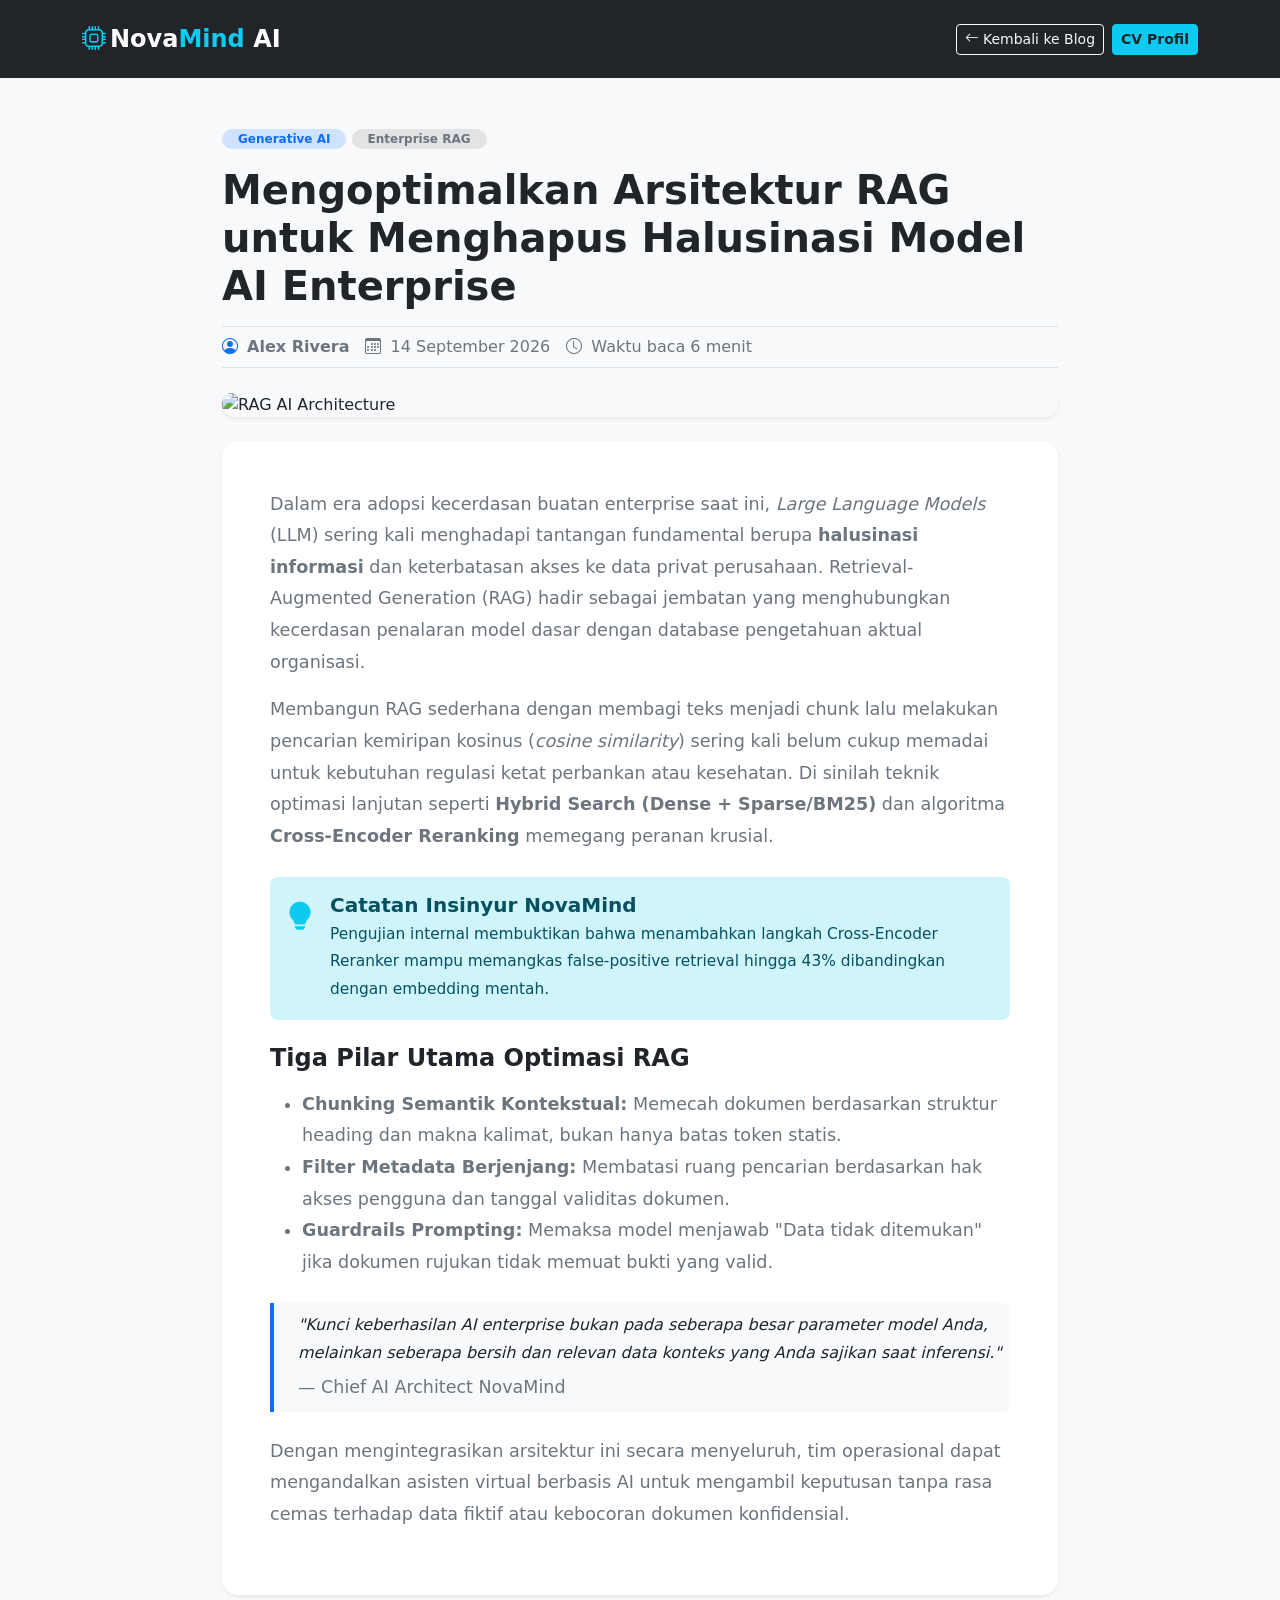
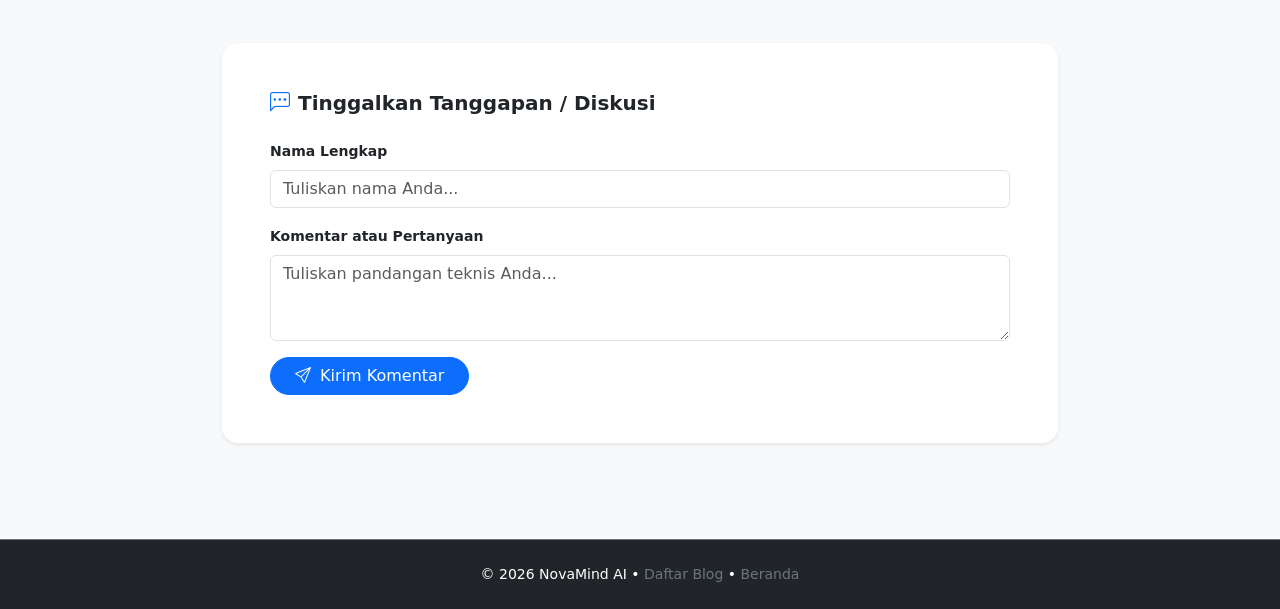
==== blog-detail.html @ a01d80a7 "NEW" ====
<!DOCTYPE html>
<html lang="id">
  <head>
    <meta charset="UTF-8" />
    <meta name="viewport" content="width=device-width, initial-scale=1.0" />
    <title>Mengoptimalkan Arsitektur RAG — NovaMind Blog</title>
    <link rel="icon" href="assets/img/logo.png" type="image/png" />

    <!-- Bootstrap 5.3 CSS -->
    <link
      href="https://cdn.jsdelivr.net/npm/bootstrap@5.3.8/dist/css/bootstrap.min.css"
      rel="stylesheet"
    />
    <!-- Bootstrap Icons -->
    <link
      rel="stylesheet"
      href="https://cdn.jsdelivr.net/npm/bootstrap-icons@1.13.1/font/bootstrap-icons.min.css"
    />
  </head>
  <body class="bg-light">
    <!-- NAVBAR -->
    <nav class="navbar navbar-expand-lg navbar-dark bg-dark sticky-top py-3">
      <div class="container">
        <a class="navbar-brand fw-bold fs-4" href="index.html">
          <i class="bi bi-cpu text-info me-1"></i>Nova<span class="text-info">Mind</span> AI
        </a>
        <div class="ms-auto d-flex gap-2">
          <a href="blog.html" class="btn btn-outline-light btn-sm"><i class="bi bi-arrow-left me-1"></i>Kembali ke Blog</a>
          <a href="cv.html" class="btn btn-info btn-sm text-dark fw-semibold">CV Profil</a>
        </div>
      </div>
    </nav>

    <!-- ARTIKEL CONTAINER -->
    <main class="py-5">
      <div class="container" style="max-width: 860px;">
        <!-- Header Artikel -->
        <header class="mb-4">
          <div class="mb-2">
            <span class="badge bg-primary-subtle text-primary px-3 py-1 rounded-pill">Generative AI</span>
            <span class="badge bg-secondary-subtle text-secondary px-3 py-1 rounded-pill">Enterprise RAG</span>
          </div>
          <h1 class="display-6 fw-bold text-dark my-3">
            Mengoptimalkan Arsitektur RAG untuk Menghapus Halusinasi Model AI Enterprise
          </h1>

          <div class="d-flex flex-wrap align-items-center gap-3 text-secondary py-2 border-top border-bottom">
            <div><i class="bi bi-person-circle text-primary me-1"></i> <strong>Alex Rivera</strong></div>
            <div><i class="bi bi-calendar3 me-1"></i> 14 September 2026</div>
            <div><i class="bi bi-clock me-1"></i> Waktu baca 6 menit</div>
          </div>
        </header>

        <!-- Cover Image -->
        <div class="mb-4 rounded-4 overflow-hidden shadow-sm">
          <img
            src="https://images.unsplash.com/photo-1677442136019-21780efad99a?w=1200&auto=format&fit=crop&q=80"
            class="img-fluid w-100"
            alt="RAG AI Architecture"
          />
        </div>

        <!-- Body Artikel -->
        <article class="bg-white p-4 p-md-5 rounded-4 shadow-sm text-secondary" style="font-size: 1.1rem; line-height: 1.8;">
          <p>
            Dalam era adopsi kecerdasan buatan enterprise saat ini, <em>Large Language Models</em> (LLM) sering kali menghadapi tantangan fundamental berupa <strong>halusinasi informasi</strong> dan keterbatasan akses ke data privat perusahaan. Retrieval-Augmented Generation (RAG) hadir sebagai jembatan yang menghubungkan kecerdasan penalaran model dasar dengan database pengetahuan aktual organisasi.
          </p>

          <p>
            Membangun RAG sederhana dengan membagi teks menjadi chunk lalu melakukan pencarian kemiripan kosinus (<em>cosine similarity</em>) sering kali belum cukup memadai untuk kebutuhan regulasi ketat perbankan atau kesehatan. Di sinilah teknik optimasi lanjutan seperti <strong>Hybrid Search (Dense + Sparse/BM25)</strong> dan algoritma <strong>Cross-Encoder Reranking</strong> memegang peranan krusial.
          </p>

          <!-- Alert Info Box -->
          <div class="alert alert-info border-0 rounded-3 my-4 d-flex align-items-start gap-3">
            <i class="bi bi-lightbulb-fill fs-3 text-info"></i>
            <div>
              <h5 class="alert-heading fw-bold mb-1">Catatan Insinyur NovaMind</h5>
              <p class="mb-0 small">
                Pengujian internal membuktikan bahwa menambahkan langkah Cross-Encoder Reranker mampu memangkas false-positive retrieval hingga 43% dibandingkan dengan embedding mentah.
              </p>
            </div>
          </div>

          <h3 class="h4 fw-bold text-dark mt-4 mb-3">Tiga Pilar Utama Optimasi RAG</h3>
          <ul class="mb-4">
            <li><strong>Chunking Semantik Kontekstual:</strong> Memecah dokumen berdasarkan struktur heading dan makna kalimat, bukan hanya batas token statis.</li>
            <li><strong>Filter Metadata Berjenjang:</strong> Membatasi ruang pencarian berdasarkan hak akses pengguna dan tanggal validitas dokumen.</li>
            <li><strong>Guardrails Prompting:</strong> Memaksa model menjawab "Data tidak ditemukan" jika dokumen rujukan tidak memuat bukti yang valid.</li>
          </ul>

          <!-- Blockquote -->
          <blockquote class="blockquote border-start border-4 border-primary ps-4 py-2 my-4 bg-light rounded-end">
            <p class="fs-6 fst-italic text-dark mb-1">
              "Kunci keberhasilan AI enterprise bukan pada seberapa besar parameter model Anda, melainkan seberapa bersih dan relevan data konteks yang Anda sajikan saat inferensi."
            </p>
            <footer class="blockquote-footer mt-1 small">Chief AI Architect NovaMind</footer>
          </blockquote>

          <p>
            Dengan mengintegrasikan arsitektur ini secara menyeluruh, tim operasional dapat mengandalkan asisten virtual berbasis AI untuk mengambil keputusan tanpa rasa cemas terhadap data fiktif atau kebocoran dokumen konfidensial.
          </p>
        </article>

        <!-- Area Komentar Sederhana -->
        <section class="mt-5 bg-white p-4 p-md-5 rounded-4 shadow-sm">
          <h3 class="h5 fw-bold text-dark mb-4">
            <i class="bi bi-chat-left-dots text-primary me-2"></i>Tinggalkan Tanggapan / Diskusi
          </h3>
          <form action="#" method="get">
            <div class="mb-3">
              <label for="commentName" class="form-label small fw-semibold">Nama Lengkap</label>
              <input type="text" class="form-control" id="commentName" placeholder="Tuliskan nama Anda..." required />
            </div>
            <div class="mb-3">
              <label for="commentMessage" class="form-label small fw-semibold">Komentar atau Pertanyaan</label>
              <textarea class="form-control" id="commentMessage" rows="3" placeholder="Tuliskan pandangan teknis Anda..." required></textarea>
            </div>
            <button type="submit" class="btn btn-primary px-4 rounded-pill">
              <i class="bi bi-send me-1"></i> Kirim Komentar
            </button>
          </form>
        </section>
      </div>
    </main>

    <!-- FOOTER -->
    <footer class="bg-dark text-white py-4 mt-5 border-top border-secondary text-center small text-secondary">
      <div class="container">
        © 2026 NovaMind AI &bull; <a href="blog.html" class="text-secondary text-decoration-none">Daftar Blog</a> &bull; <a href="index.html" class="text-secondary text-decoration-none">Beranda</a>
      </div>
    </footer>

    <!-- Bootstrap 5 JS -->
    <script src="https://cdn.jsdelivr.net/npm/bootstrap@5.3.8/dist/js/bootstrap.bundle.min.js"></script>
  </body>
</html>
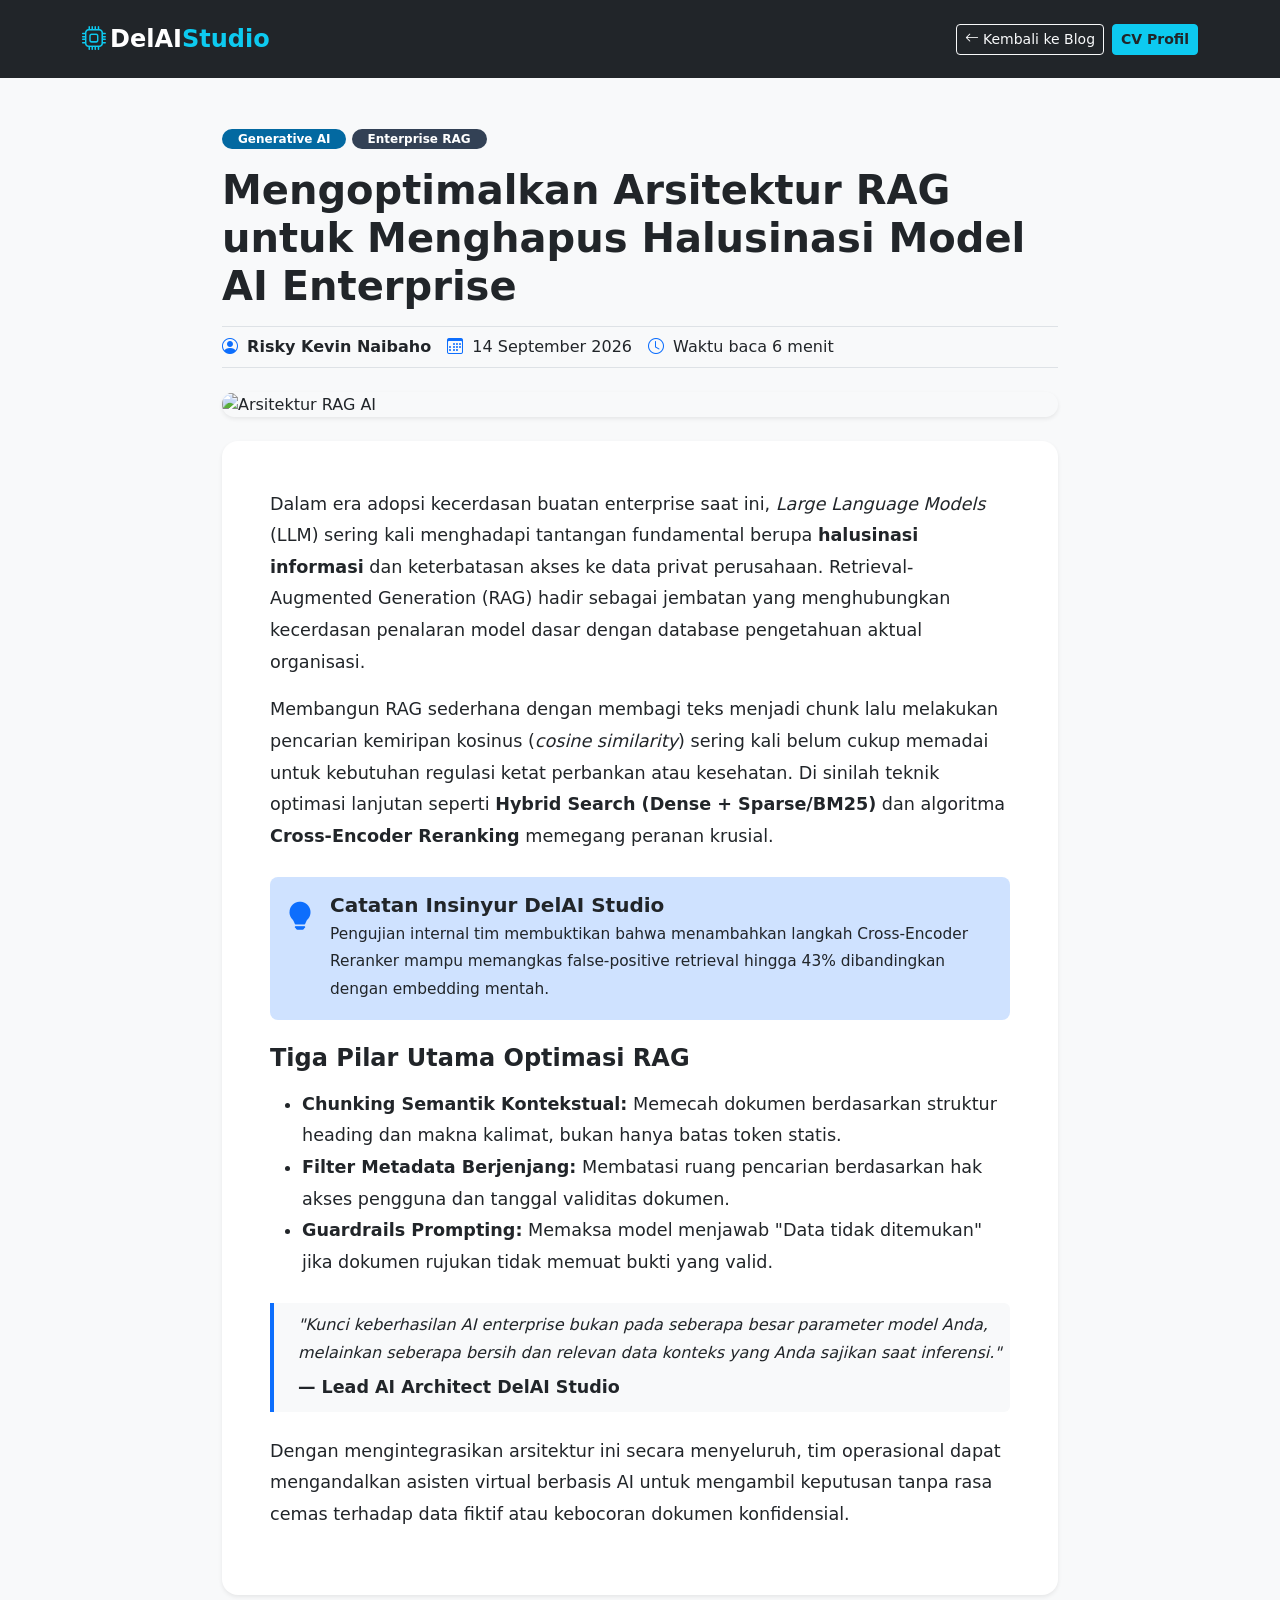
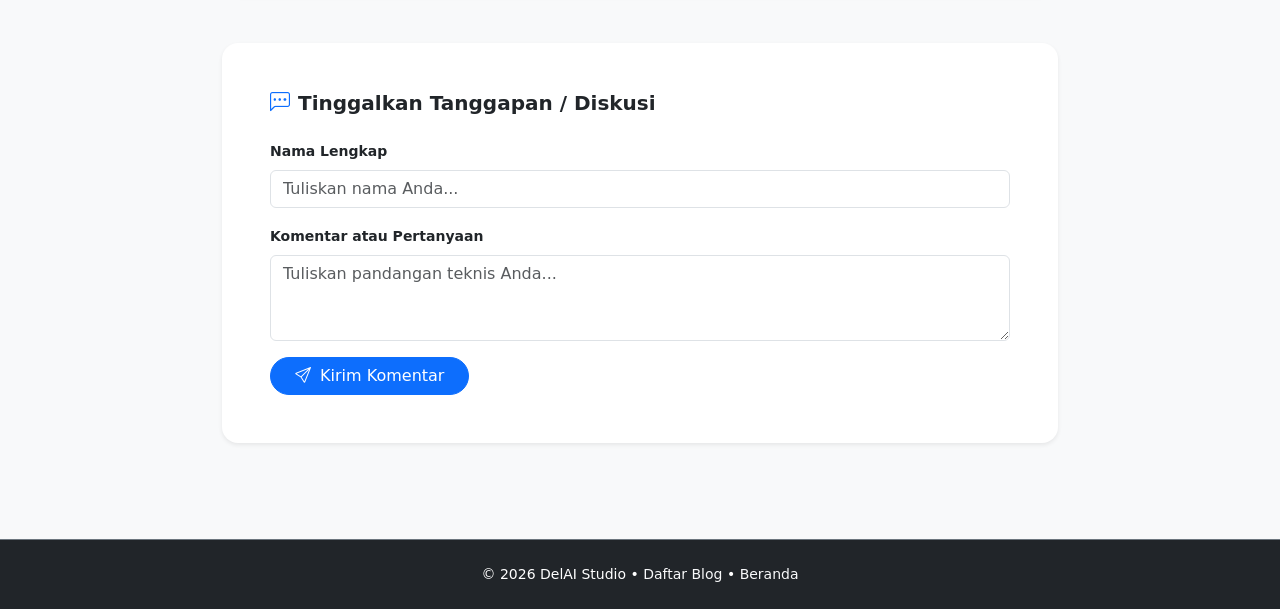
==== commit 76fecf1a: "NEW" ====
--- a/blog-detail.html
+++ b/blog-detail.html
@@ -3,7 +3,8 @@
   <head>
     <meta charset="UTF-8" />
     <meta name="viewport" content="width=device-width, initial-scale=1.0" />
-    <title>Mengoptimalkan Arsitektur RAG — NovaMind Blog</title>
+    <meta name="description" content="Detail riset optimasi arsitektur RAG enterprise — DelAI Studio." />
+    <title>Mengoptimalkan Arsitektur RAG — DelAI Studio Blog</title>
     <link rel="icon" href="assets/img/logo.png" type="image/png" />
 
     <!-- Bootstrap 5.3 CSS -->
@@ -16,17 +17,21 @@
       rel="stylesheet"
       href="https://cdn.jsdelivr.net/npm/bootstrap-icons@1.13.1/font/bootstrap-icons.min.css"
     />
+    <style>
+      .badge-ai-primary { background-color: #0369a1; color: #ffffff; }
+      .badge-ai-neutral { background-color: #334155; color: #ffffff; }
+    </style>
   </head>
   <body class="bg-light">
     <!-- NAVBAR -->
     <nav class="navbar navbar-expand-lg navbar-dark bg-dark sticky-top py-3">
       <div class="container">
         <a class="navbar-brand fw-bold fs-4" href="index.html">
-          <i class="bi bi-cpu text-info me-1"></i>Nova<span class="text-info">Mind</span> AI
+          <i class="bi bi-cpu text-info me-1" aria-hidden="true"></i>DelAI<span class="text-info">Studio</span>
         </a>
         <div class="ms-auto d-flex gap-2">
-          <a href="blog.html" class="btn btn-outline-light btn-sm"><i class="bi bi-arrow-left me-1"></i>Kembali ke Blog</a>
-          <a href="cv.html" class="btn btn-info btn-sm text-dark fw-semibold">CV Profil</a>
+          <a href="blog.html" class="btn btn-outline-light btn-sm"><i class="bi bi-arrow-left me-1" aria-hidden="true"></i>Kembali ke Blog</a>
+          <a href="cv.html" class="btn btn-info btn-sm text-dark fw-bold">CV Profil</a>
         </div>
       </div>
     </nav>
@@ -37,17 +42,17 @@
         <!-- Header Artikel -->
         <header class="mb-4">
           <div class="mb-2">
-            <span class="badge bg-primary-subtle text-primary px-3 py-1 rounded-pill">Generative AI</span>
-            <span class="badge bg-secondary-subtle text-secondary px-3 py-1 rounded-pill">Enterprise RAG</span>
+            <span class="badge badge-ai-primary px-3 py-1.5 rounded-pill">Generative AI</span>
+            <span class="badge badge-ai-neutral px-3 py-1.5 rounded-pill">Enterprise RAG</span>
           </div>
           <h1 class="display-6 fw-bold text-dark my-3">
             Mengoptimalkan Arsitektur RAG untuk Menghapus Halusinasi Model AI Enterprise
           </h1>
 
-          <div class="d-flex flex-wrap align-items-center gap-3 text-secondary py-2 border-top border-bottom">
-            <div><i class="bi bi-person-circle text-primary me-1"></i> <strong>Alex Rivera</strong></div>
-            <div><i class="bi bi-calendar3 me-1"></i> 14 September 2026</div>
-            <div><i class="bi bi-clock me-1"></i> Waktu baca 6 menit</div>
+          <div class="d-flex flex-wrap align-items-center gap-3 text-dark py-2 border-top border-bottom fw-medium">
+            <div><i class="bi bi-person-circle text-primary me-1" aria-hidden="true"></i> <strong>Risky Kevin Naibaho</strong></div>
+            <div><i class="bi bi-calendar3 text-primary me-1" aria-hidden="true"></i> 14 September 2026</div>
+            <div><i class="bi bi-clock text-primary me-1" aria-hidden="true"></i> Waktu baca 6 menit</div>
           </div>
         </header>
 
@@ -56,12 +61,12 @@
           <img
             src="https://images.unsplash.com/photo-1677442136019-21780efad99a?w=1200&auto=format&fit=crop&q=80"
             class="img-fluid w-100"
-            alt="RAG AI Architecture"
+            alt="Arsitektur RAG AI"
           />
         </div>
 
         <!-- Body Artikel -->
-        <article class="bg-white p-4 p-md-5 rounded-4 shadow-sm text-secondary" style="font-size: 1.1rem; line-height: 1.8;">
+        <article class="bg-white p-4 p-md-5 rounded-4 shadow-sm text-dark" style="font-size: 1.1rem; line-height: 1.8;">
           <p>
             Dalam era adopsi kecerdasan buatan enterprise saat ini, <em>Large Language Models</em> (LLM) sering kali menghadapi tantangan fundamental berupa <strong>halusinasi informasi</strong> dan keterbatasan akses ke data privat perusahaan. Retrieval-Augmented Generation (RAG) hadir sebagai jembatan yang menghubungkan kecerdasan penalaran model dasar dengan database pengetahuan aktual organisasi.
           </p>
@@ -70,18 +75,18 @@
             Membangun RAG sederhana dengan membagi teks menjadi chunk lalu melakukan pencarian kemiripan kosinus (<em>cosine similarity</em>) sering kali belum cukup memadai untuk kebutuhan regulasi ketat perbankan atau kesehatan. Di sinilah teknik optimasi lanjutan seperti <strong>Hybrid Search (Dense + Sparse/BM25)</strong> dan algoritma <strong>Cross-Encoder Reranking</strong> memegang peranan krusial.
           </p>
 
-          <!-- Alert Info Box -->
-          <div class="alert alert-info border-0 rounded-3 my-4 d-flex align-items-start gap-3">
-            <i class="bi bi-lightbulb-fill fs-3 text-info"></i>
+          <!-- Alert Info Box (Valid Heading Order h2.h5) -->
+          <div class="alert alert-primary border-0 rounded-3 my-4 d-flex align-items-start gap-3">
+            <i class="bi bi-lightbulb-fill fs-3 text-primary" aria-hidden="true"></i>
             <div>
-              <h5 class="alert-heading fw-bold mb-1">Catatan Insinyur NovaMind</h5>
-              <p class="mb-0 small">
-                Pengujian internal membuktikan bahwa menambahkan langkah Cross-Encoder Reranker mampu memangkas false-positive retrieval hingga 43% dibandingkan dengan embedding mentah.
+              <h2 class="h5 fw-bold mb-1 text-dark">Catatan Insinyur DelAI Studio</h2>
+              <p class="mb-0 text-dark small">
+                Pengujian internal tim membuktikan bahwa menambahkan langkah Cross-Encoder Reranker mampu memangkas false-positive retrieval hingga 43% dibandingkan dengan embedding mentah.
               </p>
             </div>
           </div>
 
-          <h3 class="h4 fw-bold text-dark mt-4 mb-3">Tiga Pilar Utama Optimasi RAG</h3>
+          <h2 class="h4 fw-bold text-dark mt-4 mb-3">Tiga Pilar Utama Optimasi RAG</h2>
           <ul class="mb-4">
             <li><strong>Chunking Semantik Kontekstual:</strong> Memecah dokumen berdasarkan struktur heading dan makna kalimat, bukan hanya batas token statis.</li>
             <li><strong>Filter Metadata Berjenjang:</strong> Membatasi ruang pencarian berdasarkan hak akses pengguna dan tanggal validitas dokumen.</li>
@@ -93,7 +98,7 @@
             <p class="fs-6 fst-italic text-dark mb-1">
               "Kunci keberhasilan AI enterprise bukan pada seberapa besar parameter model Anda, melainkan seberapa bersih dan relevan data konteks yang Anda sajikan saat inferensi."
             </p>
-            <footer class="blockquote-footer mt-1 small">Chief AI Architect NovaMind</footer>
+            <footer class="blockquote-footer mt-1 text-dark fw-semibold small">Lead AI Architect DelAI Studio</footer>
           </blockquote>
 
           <p>
@@ -103,20 +108,20 @@
 
         <!-- Area Komentar Sederhana -->
         <section class="mt-5 bg-white p-4 p-md-5 rounded-4 shadow-sm">
-          <h3 class="h5 fw-bold text-dark mb-4">
-            <i class="bi bi-chat-left-dots text-primary me-2"></i>Tinggalkan Tanggapan / Diskusi
-          </h3>
+          <h2 class="h5 fw-bold text-dark mb-4">
+            <i class="bi bi-chat-left-dots text-primary me-2" aria-hidden="true"></i>Tinggalkan Tanggapan / Diskusi
+          </h2>
           <form action="#" method="get">
             <div class="mb-3">
-              <label for="commentName" class="form-label small fw-semibold">Nama Lengkap</label>
+              <label for="commentName" class="form-label small fw-bold">Nama Lengkap</label>
               <input type="text" class="form-control" id="commentName" placeholder="Tuliskan nama Anda..." required />
             </div>
             <div class="mb-3">
-              <label for="commentMessage" class="form-label small fw-semibold">Komentar atau Pertanyaan</label>
+              <label for="commentMessage" class="form-label small fw-bold">Komentar atau Pertanyaan</label>
               <textarea class="form-control" id="commentMessage" rows="3" placeholder="Tuliskan pandangan teknis Anda..." required></textarea>
             </div>
             <button type="submit" class="btn btn-primary px-4 rounded-pill">
-              <i class="bi bi-send me-1"></i> Kirim Komentar
+              <i class="bi bi-send me-1" aria-hidden="true"></i> Kirim Komentar
             </button>
           </form>
         </section>
@@ -124,9 +129,9 @@
     </main>
 
     <!-- FOOTER -->
-    <footer class="bg-dark text-white py-4 mt-5 border-top border-secondary text-center small text-secondary">
+    <footer class="bg-dark text-white py-4 mt-5 border-top border-secondary text-center small text-light">
       <div class="container">
-        © 2026 NovaMind AI &bull; <a href="blog.html" class="text-secondary text-decoration-none">Daftar Blog</a> &bull; <a href="index.html" class="text-secondary text-decoration-none">Beranda</a>
+        © 2026 DelAI Studio &bull; <a href="blog.html" class="text-light text-decoration-none">Daftar Blog</a> &bull; <a href="index.html" class="text-light text-decoration-none">Beranda</a>
       </div>
     </footer>
 
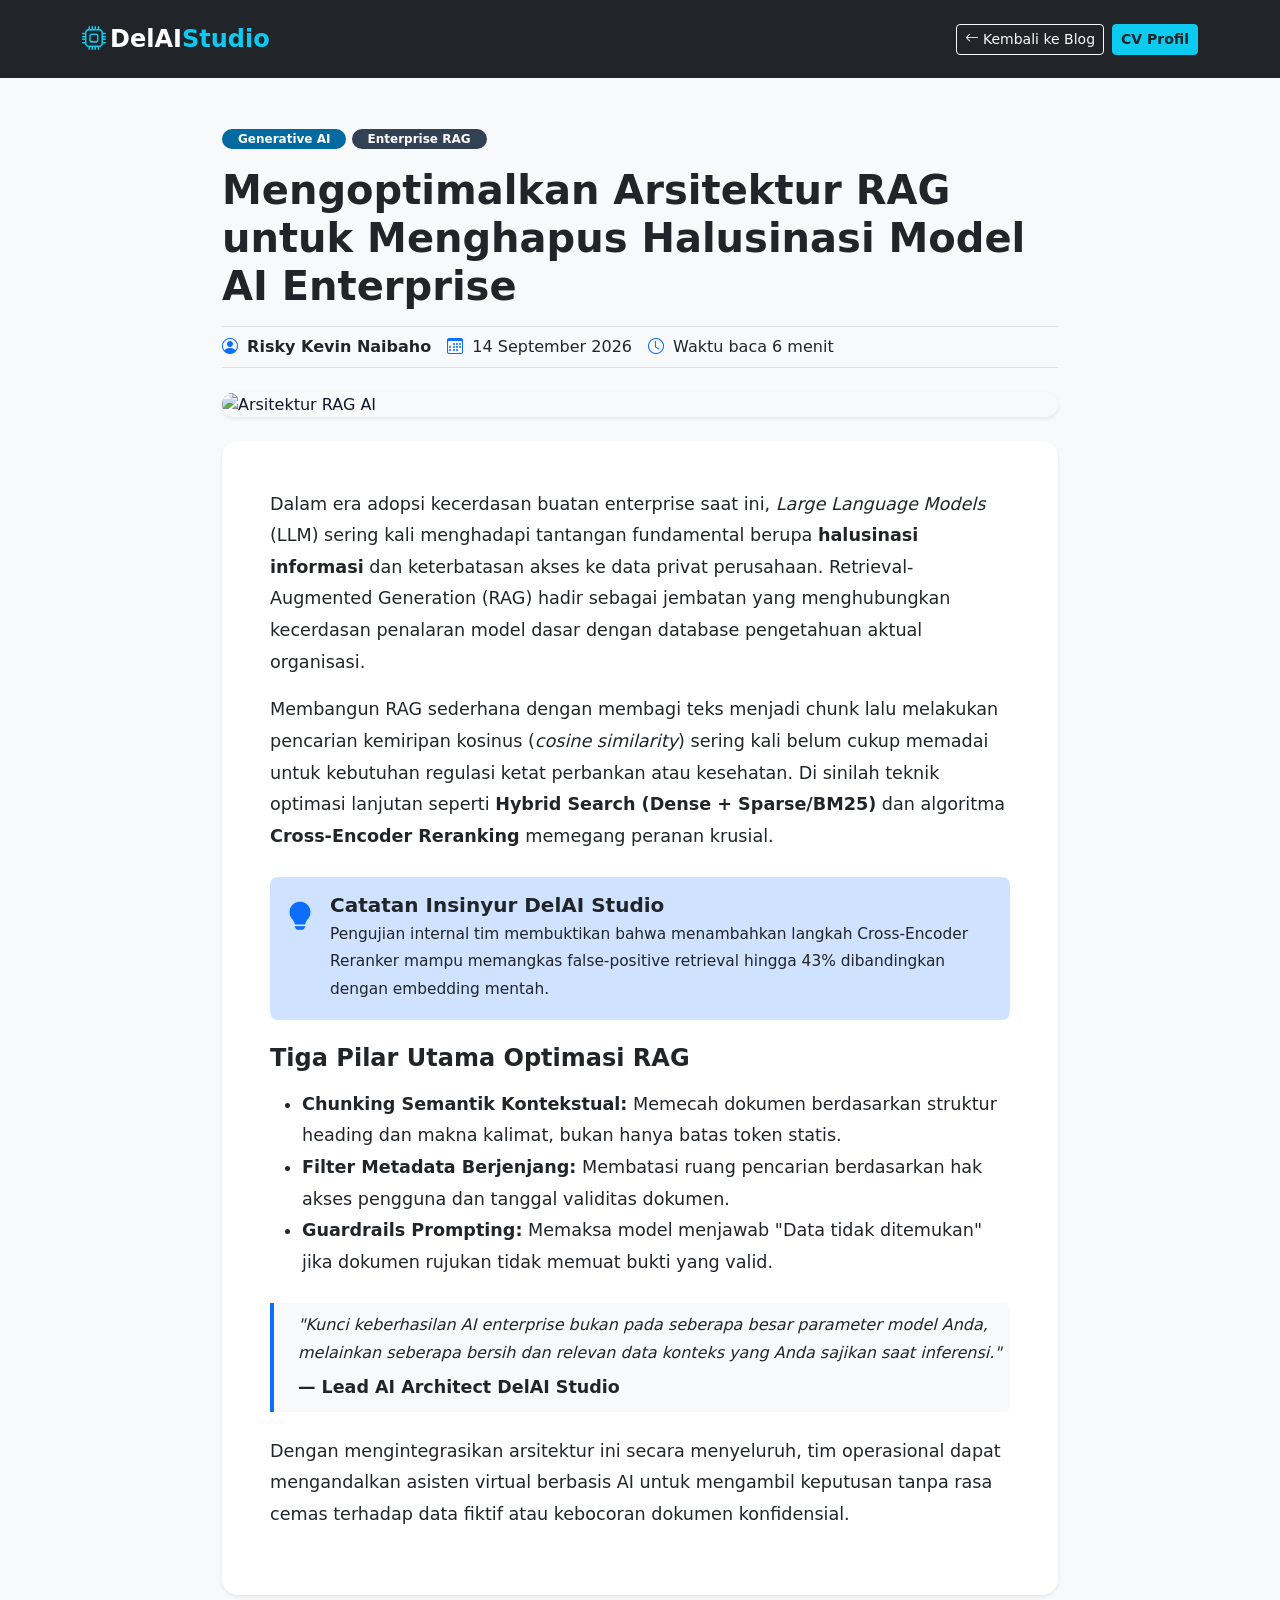
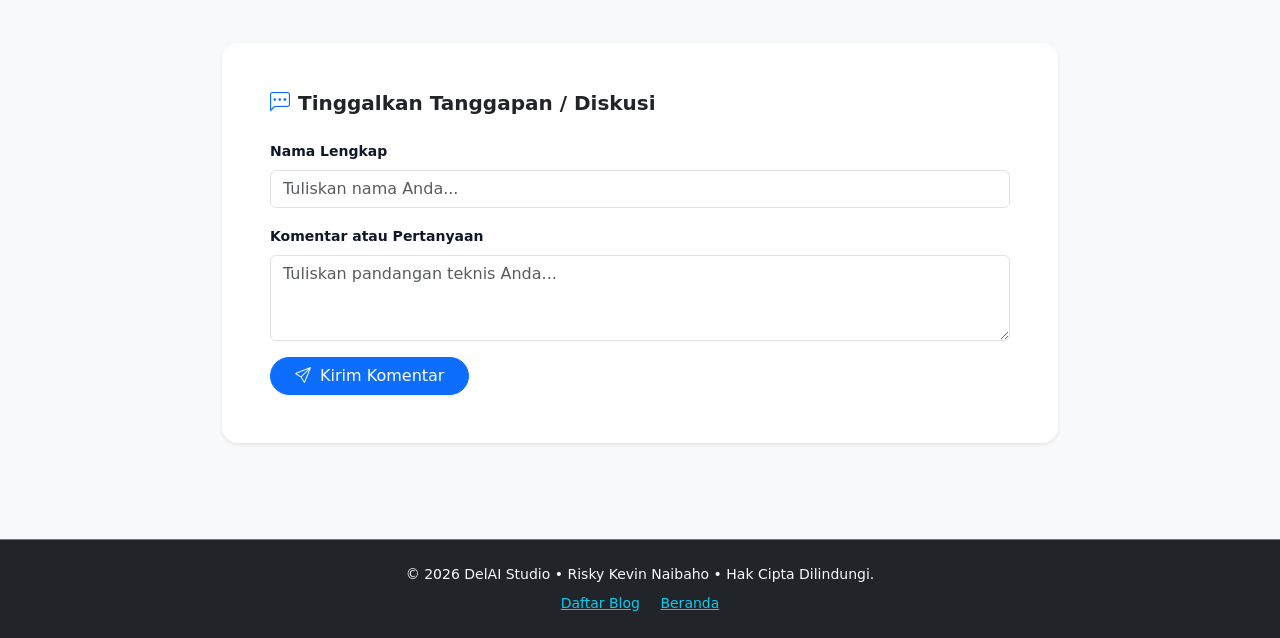
==== commit 8b54625d: "new" ====
--- a/blog-detail.html
+++ b/blog-detail.html
@@ -18,11 +18,15 @@
       href="https://cdn.jsdelivr.net/npm/bootstrap-icons@1.13.1/font/bootstrap-icons.min.css"
     />
     <style>
+      body {
+        font-family: system-ui, -apple-system, sans-serif;
+        color: #0f172a;
+      }
       .badge-ai-primary { background-color: #0369a1; color: #ffffff; }
       .badge-ai-neutral { background-color: #334155; color: #ffffff; }
     </style>
   </head>
-  <body class="bg-light">
+  <body class="bg-light d-flex flex-column min-vh-100">
     <!-- NAVBAR -->
     <nav class="navbar navbar-expand-lg navbar-dark bg-dark sticky-top py-3">
       <div class="container">
@@ -37,7 +41,7 @@
     </nav>
 
     <!-- ARTIKEL CONTAINER -->
-    <main class="py-5">
+    <main class="py-5 flex-grow-1">
       <div class="container" style="max-width: 860px;">
         <!-- Header Artikel -->
         <header class="mb-4">
@@ -128,10 +132,14 @@
       </div>
     </main>
 
-    <!-- FOOTER -->
-    <footer class="bg-dark text-white py-4 mt-5 border-top border-secondary text-center small text-light">
+    <!-- FOOTER (WCAG link-in-text-block compliant) -->
+    <footer class="bg-dark text-white py-4 mt-5 border-top border-secondary text-center small">
       <div class="container">
-        © 2026 DelAI Studio &bull; <a href="blog.html" class="text-light text-decoration-none">Daftar Blog</a> &bull; <a href="index.html" class="text-light text-decoration-none">Beranda</a>
+        <p class="mb-2 text-light">© 2026 DelAI Studio &bull; Risky Kevin Naibaho &bull; Hak Cipta Dilindungi.</p>
+        <nav aria-label="Navigasi Footer">
+          <a href="blog.html" class="text-info text-decoration-underline me-3">Daftar Blog</a>
+          <a href="index.html" class="text-info text-decoration-underline">Beranda</a>
+        </nav>
       </div>
     </footer>
 
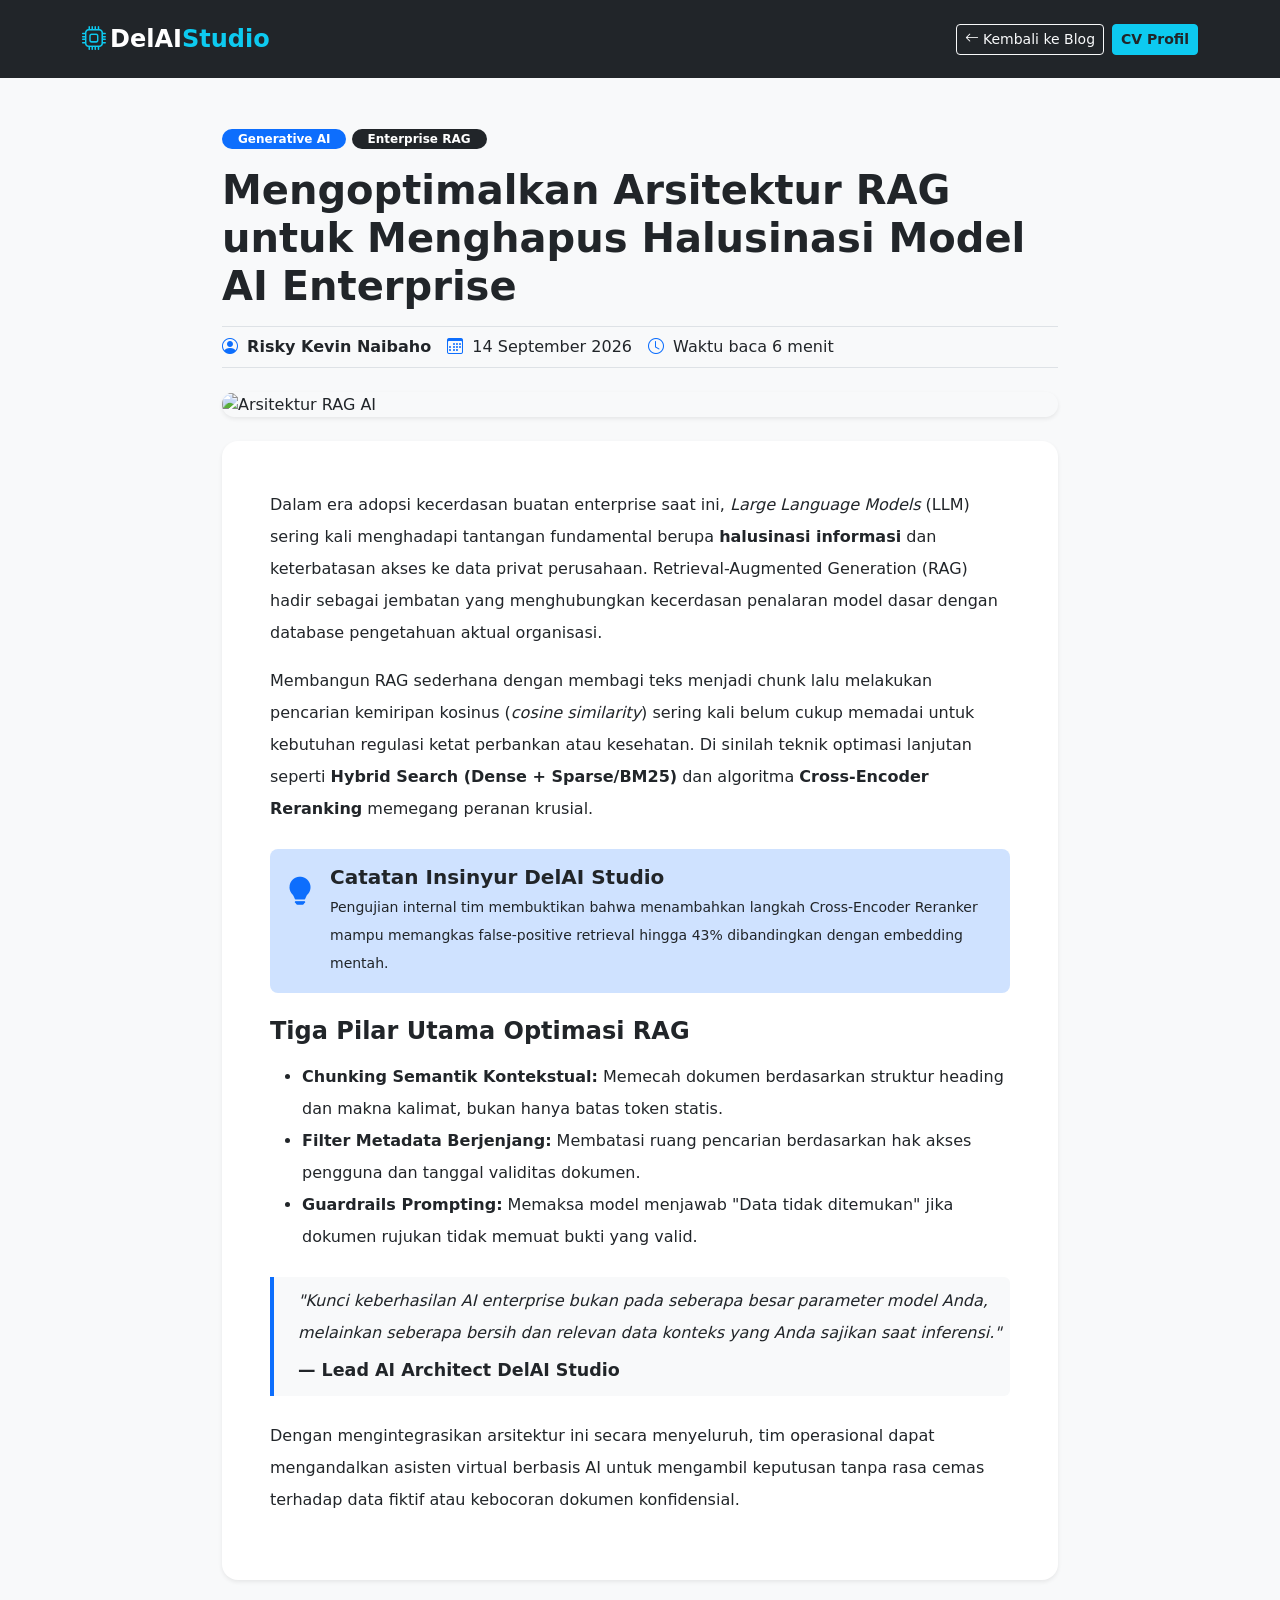
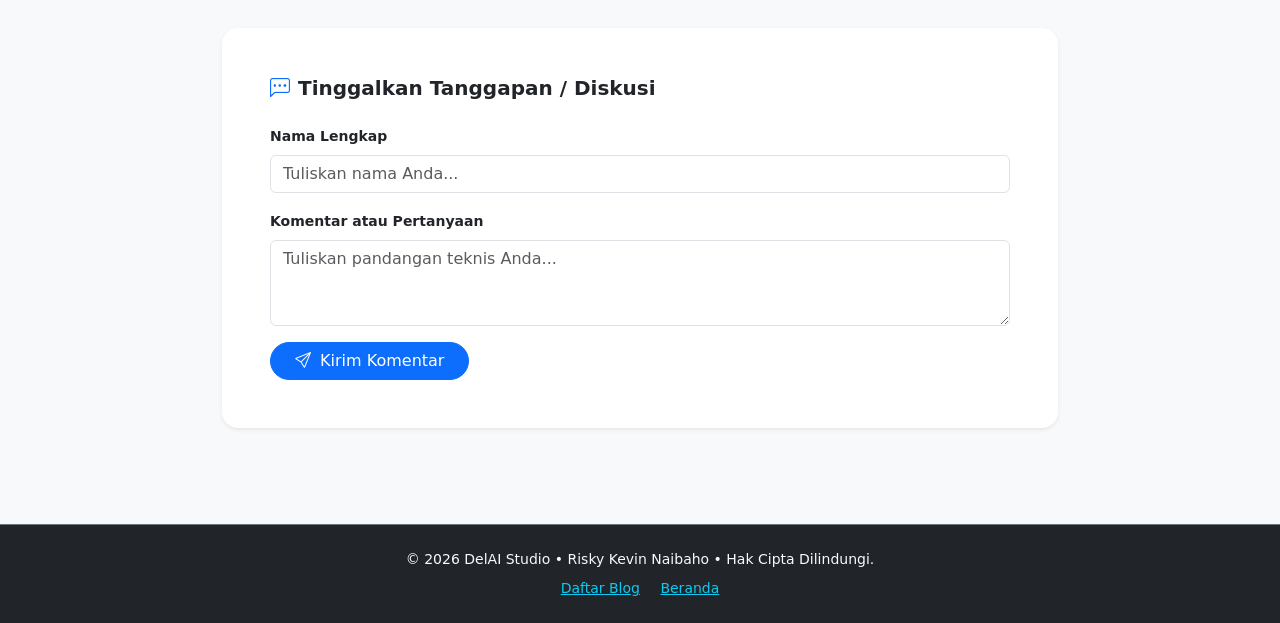
==== commit 6acd3592: "New" ====
--- a/blog-detail.html
+++ b/blog-detail.html
@@ -5,28 +5,17 @@
     <meta name="viewport" content="width=device-width, initial-scale=1.0" />
     <meta name="description" content="Detail riset optimasi arsitektur RAG enterprise — DelAI Studio." />
     <title>Mengoptimalkan Arsitektur RAG — DelAI Studio Blog</title>
-    <link rel="icon" href="assets/img/logo.png" type="image/png" />
 
-    <!-- Bootstrap 5.3 CSS -->
-    <link
-      href="https://cdn.jsdelivr.net/npm/bootstrap@5.3.8/dist/css/bootstrap.min.css"
-      rel="stylesheet"
-    />
-    <!-- Bootstrap Icons -->
-    <link
-      rel="stylesheet"
-      href="https://cdn.jsdelivr.net/npm/bootstrap-icons@1.13.1/font/bootstrap-icons.min.css"
-    />
-    <style>
-      body {
-        font-family: system-ui, -apple-system, sans-serif;
-        color: #0f172a;
-      }
-      .badge-ai-primary { background-color: #0369a1; color: #ffffff; }
-      .badge-ai-neutral { background-color: #334155; color: #ffffff; }
-    </style>
+    <!-- Favicon Aman -->
+    <link rel="icon" href="data:image/svg+xml,<svg xmlns='http://www.w3.org/2000/svg' viewBox='0 0 100 100'><rect width='100' height='100' rx='20' fill='%230369a1'/><text x='50%' y='65%' font-size='50' font-weight='bold' fill='white' text-anchor='middle'>D</text></svg>" type="image/svg+xml" />
+
+    <!-- BOOTSTRAP 5 LOKAL -->
+    <link rel="stylesheet" href="assets/css/bootstrap.min.css" />
+
+    <!-- BOOTSTRAP ICONS CDN -->
+    <link rel="stylesheet" href="https://cdn.jsdelivr.net/npm/bootstrap-icons@1.13.1/font/bootstrap-icons.min.css" />
   </head>
-  <body class="bg-light d-flex flex-column min-vh-100">
+  <body class="bg-light d-flex flex-column min-vh-100 text-dark">
     <!-- NAVBAR -->
     <nav class="navbar navbar-expand-lg navbar-dark bg-dark sticky-top py-3">
       <div class="container">
@@ -46,8 +35,8 @@
         <!-- Header Artikel -->
         <header class="mb-4">
           <div class="mb-2">
-            <span class="badge badge-ai-primary px-3 py-1.5 rounded-pill">Generative AI</span>
-            <span class="badge badge-ai-neutral px-3 py-1.5 rounded-pill">Enterprise RAG</span>
+            <span class="badge bg-primary text-white px-3 py-1.5 rounded-pill">Generative AI</span>
+            <span class="badge bg-dark text-white px-3 py-1.5 rounded-pill">Enterprise RAG</span>
           </div>
           <h1 class="display-6 fw-bold text-dark my-3">
             Mengoptimalkan Arsitektur RAG untuk Menghapus Halusinasi Model AI Enterprise
@@ -70,7 +59,7 @@
         </div>
 
         <!-- Body Artikel -->
-        <article class="bg-white p-4 p-md-5 rounded-4 shadow-sm text-dark" style="font-size: 1.1rem; line-height: 1.8;">
+        <article class="bg-white p-4 p-md-5 rounded-4 shadow-sm text-dark lh-lg">
           <p>
             Dalam era adopsi kecerdasan buatan enterprise saat ini, <em>Large Language Models</em> (LLM) sering kali menghadapi tantangan fundamental berupa <strong>halusinasi informasi</strong> dan keterbatasan akses ke data privat perusahaan. Retrieval-Augmented Generation (RAG) hadir sebagai jembatan yang menghubungkan kecerdasan penalaran model dasar dengan database pengetahuan aktual organisasi.
           </p>
@@ -132,7 +121,7 @@
       </div>
     </main>
 
-    <!-- FOOTER (WCAG link-in-text-block compliant) -->
+    <!-- FOOTER -->
     <footer class="bg-dark text-white py-4 mt-5 border-top border-secondary text-center small">
       <div class="container">
         <p class="mb-2 text-light">© 2026 DelAI Studio &bull; Risky Kevin Naibaho &bull; Hak Cipta Dilindungi.</p>
@@ -143,7 +132,7 @@
       </div>
     </footer>
 
-    <!-- Bootstrap 5 JS -->
-    <script src="https://cdn.jsdelivr.net/npm/bootstrap@5.3.8/dist/js/bootstrap.bundle.min.js"></script>
+    <!-- BOOTSTRAP JS LOKAL -->
+    <script src="assets/js/bootstrap.bundle.min.js"></script>
   </body>
 </html>
